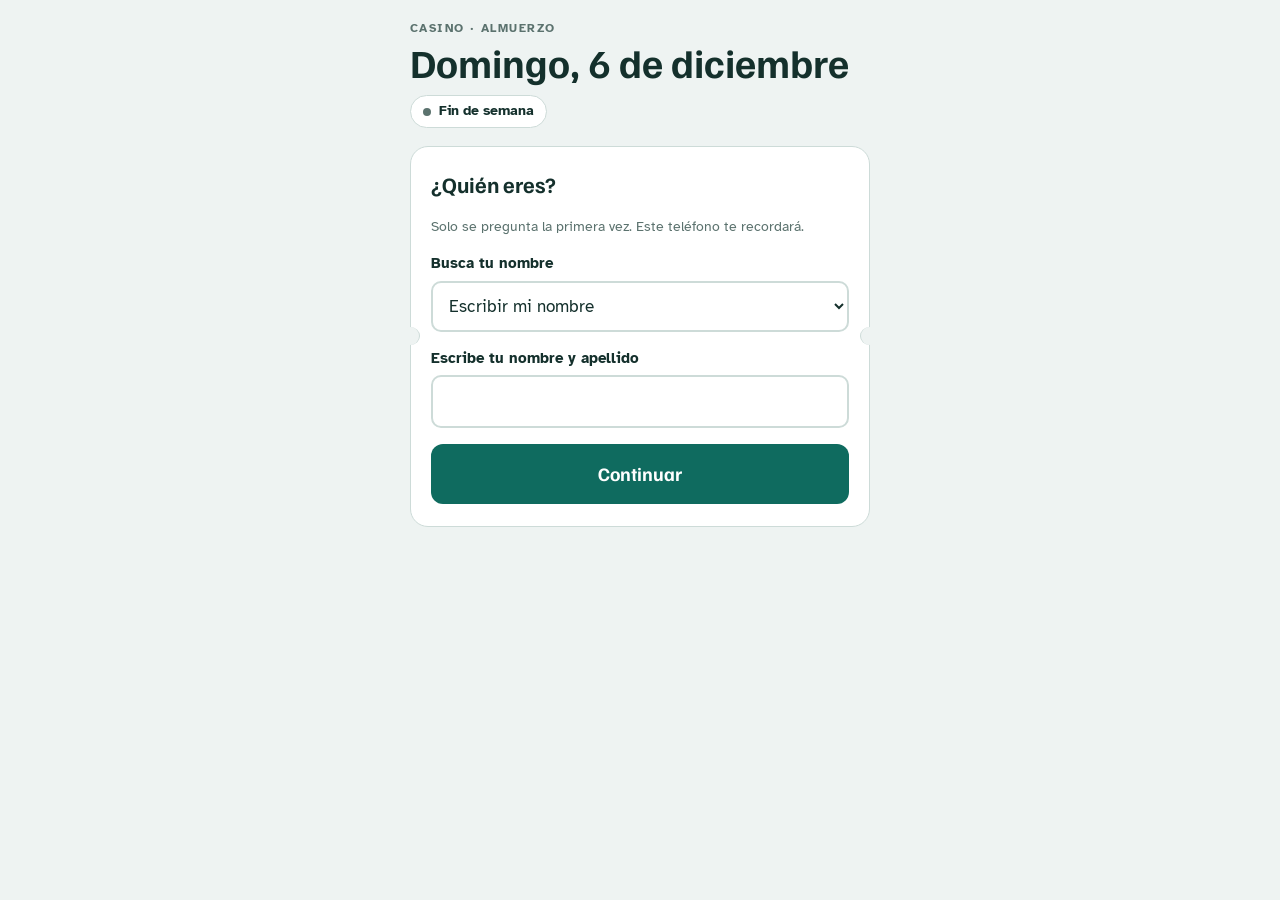
==== index.html @ 98142a84 "Add files via upload" ====
<!doctype html>
<html lang="es">
<head>
<meta charset="utf-8">
<meta name="viewport" content="width=device-width,initial-scale=1,viewport-fit=cover">
<title>Asistencia Casino</title>
<meta name="claude:viewport-fit-sides" content="cover">
<link rel="preconnect" href="https://fonts.googleapis.com">
<link rel="stylesheet" href="https://fonts.googleapis.com/css2?family=Familjen+Grotesk:wght@500;700&family=Atkinson+Hyperlegible:wght@400;700&display=swap">
<link rel="stylesheet" href="estilos.css">
</head>
<body>
<div class="wrap">
  <div id="demo" class="demo" hidden><b>Modo demostración.</b> Los datos quedan solo en este dispositivo y los nombres son de ejemplo.</div>

  <header>
    <span class="eyebrow">Casino · Almuerzo</span>
    <h1 class="fecha" id="fecha">Hoy</h1>
    <span class="corte" id="corte"><span class="dot"></span><span id="corteTxt">Corte 10:00</span></span>
  </header>

  <!-- Paso 1: quién eres -->
  <section class="ticket vale" id="vQuien" hidden>
    <h2 class="hola">¿Quién eres?</h2>
    <p class="msg">Solo se pregunta la primera vez. Este teléfono te recordará.</p>
    <div class="campo">
      <label for="selNombre">Busca tu nombre</label>
      <select id="selNombre"></select>
    </div>
    <div class="campo" id="campoOtro" hidden>
      <label for="txtNombre">Escribe tu nombre y apellido</label>
      <input type="text" id="txtNombre" maxlength="60" autocomplete="name">
    </div>
    <button class="btn" id="btnSoyYo">Continuar</button>
  </section>

  <!-- Paso 2: anotarse -->
  <section class="ticket vale" id="vAnotar" hidden>
    <div class="hola" id="hola">Hola</div>
    <div id="formAnotar">
      <div class="opciones" role="radiogroup" aria-label="Tipo de almuerzo">
        <div class="opcion"><input type="radio" name="tipo" id="tNormal" value="Normal" checked><label for="tNormal"><b>Normal</b><span>Menú del día</span></label></div>
        <div class="opcion"><input type="radio" name="tipo" id="tHipo" value="Hipocalórico"><label for="tHipo"><b>Hipocalórico</b><span>Opción liviana</span></label></div>
      </div>
      <button class="btn" id="btnAnotar" style="margin-top:14px">Voy a almorzar</button>
    </div>
    <div id="anotado" hidden>
      <div class="estado" id="estadoBox">
        <span class="eyebrow">Anotado</span>
        <span class="big" id="estadoTipo">Normal</span>
        <span id="estadoHora" class="msg" style="color:inherit"></span>
      </div>
      <div class="fila" style="margin-top:12px">
        <button class="btn sec" id="btnCambiar">Cambiar opción</button>
        <button class="btn sec" id="btnCancelar">No voy a almorzar</button>
      </div>
    </div>
    <p id="cerrado" class="msg" hidden>Hoy no hay servicio de casino.</p>
    <p class="msg" id="msg" aria-live="polite"></p>
  </section>

  <footer>
    <button class="link" id="btnPersona" hidden>No soy yo</button>
  </footer>
</div>

<script src="comun.js"></script>
<script>
let yo = store.get('casino_nombre');

function pintarFecha(){
  $('fecha').textContent = fechaLarga(ahoraStgo().fecha, false);
  const t=ahoraStgo(), c=$('corte');
  c.classList.remove('tarde','cerrado');
  if(t.finde){ c.classList.add('cerrado'); $('corteTxt').textContent='Fin de semana'; return }
  const resto=MIN_CORTE-t.min;
  if(resto>0){ const h=Math.floor(resto/60), m=resto%60; $('corteTxt').textContent=`Corte ${CONFIG.HORA_CORTE} · faltan ${h?h+' h ':''}${m} min` }
  else { c.classList.add('tarde'); $('corteTxt').textContent=`Pasó el corte de las ${CONFIG.HORA_CORTE} · se avisa como tarde` }
}
function msg(t,err){ $('msg').textContent=t||''; $('msg').classList.toggle('err',!!err) }

async function mostrarQuien(){
  $('vQuien').hidden=false; $('vAnotar').hidden=true; $('btnPersona').hidden=true;
  const sel=$('selNombre'); sel.innerHTML='<option value="">Cargando…</option>';
  try{
    const {personas}=await api('personas');
    sel.replaceChildren(new Option('— Elige —',''), ...personas.map(n=>new Option(n,n)), new Option('No aparezco en la lista','__otro'));
  }catch(e){ sel.replaceChildren(new Option('Escribir mi nombre','__otro')) }
  sel.onchange();
}
$('selNombre').onchange=()=>{ $('campoOtro').hidden=$('selNombre').value!=='__otro' };
$('btnSoyYo').onclick=()=>{
  const v=$('selNombre').value==='__otro' ? $('txtNombre').value.trim() : $('selNombre').value;
  if(!v) return;
  yo=v; store.set('casino_nombre',v); mostrarAnotar();
};
$('btnPersona').onclick=()=>{ store.del('casino_nombre'); yo=null; mostrarQuien() };

function pintarEstado(ins){
  const t=ahoraStgo();
  $('cerrado').hidden=!t.finde || !!ins;
  $('formAnotar').hidden=!!ins || t.finde;
  $('anotado').hidden=!ins;
  if(!ins) return;
  $('estadoTipo').textContent=ins.tipo;
  $('estadoBox').classList.toggle('tarde',!!ins.tarde);
  $('estadoHora').textContent = ins.origen==='Secretaria' ? 'La secretaria te dejó anotado.'
    : ins.tarde ? `Avisaste a las ${ins.hora}, después del corte. La cocina lo verá aparte.`
    : `Avisaste a las ${ins.hora}. Estás en la lista de la cocina.`;
  (ins.tipo==='Hipocalórico'?$('tHipo'):$('tNormal')).checked=true;
}
async function mostrarAnotar(){
  $('vQuien').hidden=true; $('vAnotar').hidden=false; $('btnPersona').hidden=false;
  $('hola').textContent=`Hola, ${yo.replace(/^Ejemplo: /,'').split(' ')[0]}`;
  msg('Revisando…');
  try{ const {inscripcion}=await api('estado',{nombre:yo}); pintarEstado(inscripcion); msg('') }
  catch(e){ pintarEstado(null); msg(e.message,true) }
}
$('btnAnotar').onclick=async()=>{
  const tipo=document.querySelector('input[name=tipo]:checked').value;
  $('btnAnotar').disabled=true; msg('Guardando…');
  try{ const {inscripcion}=await api('anotar',{nombre:yo,tipo}); $('btnAnotar').textContent='Voy a almorzar'; pintarEstado(inscripcion); msg('') }
  catch(e){ msg(e.message,true) }
  $('btnAnotar').disabled=false;
};
$('btnCambiar').onclick=()=>{ $('anotado').hidden=true; $('formAnotar').hidden=false; $('btnAnotar').textContent='Guardar cambio'; msg('') };
$('btnCancelar').onclick=async()=>{
  msg('Quitando…');
  try{ await api('cancelar',{nombre:yo}); pintarEstado(null); msg('Listo, no estás en la lista de hoy.') }
  catch(e){ msg(e.message,true) }
};

$('demo').hidden=!DEMO;
pintarFecha(); setInterval(pintarFecha,30000);
yo ? mostrarAnotar() : mostrarQuien();
</script>
</body>
</html>
---- estilos.css ----
/* Asistencia Casino — estilos compartidos (app y administración)
   Layout: una columna tipo "vale de casino"; la administración se ensancha para la tabla */
:root{
  --bg:#eef3f2; --card:#ffffff; --fg:#14302c; --muted:#5b726e; --line:#cddbd8;
  --accent:#0f6b5f; --accent-fg:#ffffff; --mustard:#e2a21b; --mustard-soft:#fbefd2;
  --ok:#1f7a3a; --warn:#a35a00; --danger:#b3261e;
  --display:"Familjen Grotesk","Helvetica Neue",Arial,sans-serif;
  --body:"Atkinson Hyperlegible",system-ui,-apple-system,sans-serif;
}
@media (prefers-color-scheme: dark){:root:not([data-theme="light"]){
  --bg:#0f1b1a; --card:#16282a; --fg:#e4efed; --muted:#93aaa6; --line:#294240;
  --accent:#4cc3ae; --accent-fg:#06201c; --mustard:#f0b93c; --mustard-soft:#3a3018;
  --ok:#6fd38a; --warn:#f0b05a; --danger:#ff8a80; color-scheme:dark}}
:root[data-theme="dark"]{
  --bg:#0f1b1a; --card:#16282a; --fg:#e4efed; --muted:#93aaa6; --line:#294240;
  --accent:#4cc3ae; --accent-fg:#06201c; --mustard:#f0b93c; --mustard-soft:#3a3018;
  --ok:#6fd38a; --warn:#f0b05a; --danger:#ff8a80; color-scheme:dark}

[hidden]{display:none!important}
*{box-sizing:border-box}
html,body{min-height:100%}
body{margin:0;background:var(--bg);color:var(--fg);font-family:var(--body);font-size:17px;line-height:1.45;
  padding-left:max(16px,env(safe-area-inset-left,0px));padding-right:max(16px,env(safe-area-inset-right,0px));padding-block:20px 40px}
.wrap{max-width:460px;margin:0 auto;display:flex;flex-direction:column;gap:18px}
.wrap.ancho{max-width:860px}
h1,h2,.big{font-family:var(--display);text-wrap:balance;margin:0}
h2{font-size:20px}
.eyebrow{font-size:12px;letter-spacing:.12em;text-transform:uppercase;color:var(--muted);font-weight:700}
.demo{background:var(--mustard-soft);border:1px dashed var(--mustard);border-radius:10px;padding:8px 12px;font-size:14px}
header{display:flex;flex-direction:column;gap:4px}
.fecha{font-size:clamp(28px,7vw,40px);line-height:1.05;font-weight:700}
.fecha::first-letter{text-transform:uppercase}
.corte{display:inline-flex;align-items:center;gap:8px;align-self:flex-start;margin-top:8px;font-size:14px;font-weight:700;
  padding:5px 12px;border-radius:999px;background:var(--card);border:1px solid var(--line)}
.corte .dot{width:8px;height:8px;border-radius:50%;background:var(--ok)}
.corte.tarde .dot{background:var(--warn)}
.corte.cerrado .dot{background:var(--muted)}

.ticket{background:var(--card);border-radius:18px;padding:22px 20px;display:flex;flex-direction:column;gap:16px;border:1px solid var(--line);position:relative}
.ticket.vale::before,.ticket.vale::after{content:"";position:absolute;top:50%;width:18px;height:18px;border-radius:50%;background:var(--bg);transform:translateY(-50%)}
.ticket.vale::before{left:-10px;border-right:1px solid var(--line)}
.ticket.vale::after{right:-10px;border-left:1px solid var(--line)}
.hola{font-size:22px;font-weight:700}

.opciones{display:grid;grid-template-columns:1fr 1fr;gap:10px}
.opcion{position:relative}
.opcion input{position:absolute;opacity:0;inset:0}
.opcion label{display:flex;flex-direction:column;gap:2px;padding:14px;border-radius:12px;border:2px solid var(--line);cursor:pointer;min-height:84px}
.opcion label b{font-family:var(--display);font-size:19px}
.opcion label span{font-size:13px;color:var(--muted)}
.opcion.compacta label{min-height:0;padding:10px 12px}
.opcion input:checked+label{border-color:var(--accent);background:color-mix(in srgb,var(--accent) 10%,var(--card))}
.opcion input:focus-visible+label{outline:3px solid var(--mustard);outline-offset:2px}

button{font:inherit;cursor:pointer}
.btn{width:100%;border:0;border-radius:12px;padding:16px;font-family:var(--display);font-size:19px;font-weight:700;background:var(--accent);color:var(--accent-fg)}
.btn:disabled{opacity:.5;cursor:default}
.btn.sec{background:transparent;color:var(--fg);border:2px solid var(--line);font-size:16px;padding:12px}
.btn.chico{width:auto;padding:10px 16px;font-size:16px}
.link{background:none;border:0;color:var(--accent);text-decoration:underline;padding:4px;font-size:15px}
.btn:focus-visible,.link:focus-visible,select:focus-visible,input:focus-visible,.quitar:focus-visible{outline:3px solid var(--mustard);outline-offset:2px}

.estado{display:flex;flex-direction:column;gap:6px;padding:14px;border-radius:12px;background:color-mix(in srgb,var(--ok) 12%,var(--card))}
.estado .big{font-size:24px;color:var(--ok)}
.estado.tarde{background:var(--mustard-soft)}
.estado.tarde .big{color:var(--warn)}
.fila{display:flex;gap:10px;flex-wrap:wrap}
.fila>*{flex:1 1 140px}
.msg{font-size:14px;color:var(--muted);min-height:1.2em;margin:0}
.msg.err{color:var(--danger)}
.msg.ok{color:var(--ok)}
select,input[type=text],input[type=password],input[type=date]{font:inherit;width:100%;padding:12px;border-radius:10px;border:2px solid var(--line);background:var(--card);color:var(--fg)}
.campo{display:flex;flex-direction:column;gap:6px;min-width:0}
.campo label{font-weight:700;font-size:15px}
footer{display:flex;justify-content:space-between;flex-wrap:wrap;gap:8px;font-size:14px;color:var(--muted)}

/* ---------- Administración ---------- */
.barra{display:flex;gap:12px;flex-wrap:wrap;align-items:end}
.barra .campo{flex:0 1 220px}
.barra .btn{flex:0 0 auto;width:auto}
.barra .empuje{margin-left:auto}
.totales{display:grid;grid-template-columns:repeat(3,1fr);gap:10px}
.tot{background:var(--card);border:1px solid var(--line);border-radius:14px;padding:12px 14px;display:flex;flex-direction:column;gap:2px}
.tot b{font-family:var(--display);font-size:clamp(28px,6vw,40px);line-height:1;font-variant-numeric:tabular-nums}
.tot span{font-size:13px;color:var(--muted)}
.tot.total{background:var(--accent);color:var(--accent-fg);border-color:var(--accent)}
.tot.total span{color:inherit;opacity:.85}
.form-agregar{display:grid;grid-template-columns:2fr 1fr;gap:12px}
.form-agregar .tipos{display:grid;grid-template-columns:1fr 1fr;gap:10px;grid-column:1/-1}
.form-agregar .acciones{grid-column:1/-1;display:flex;gap:12px;align-items:center;flex-wrap:wrap}
@media (max-width:560px){.form-agregar{grid-template-columns:1fr}}
.tabla{overflow-x:auto;background:var(--card);border:1px solid var(--line);border-radius:14px}
.tabla table{width:100%;border-collapse:collapse;font-size:15px;font-variant-numeric:tabular-nums}
.tabla th,.tabla td{padding:10px 12px;text-align:left;border-bottom:1px solid var(--line);vertical-align:middle}
.tabla th{font-size:12px;text-transform:uppercase;letter-spacing:.06em;color:var(--muted)}
.tabla tr:last-child td{border-bottom:0}
.tabla td.vacio{color:var(--muted);text-align:center;padding:20px}
.chip{display:inline-block;font-size:12px;font-weight:700;padding:2px 8px;border-radius:999px;white-space:nowrap}
.chip.N{background:color-mix(in srgb,var(--accent) 15%,var(--card));color:var(--accent)}
.chip.H{background:var(--mustard-soft);color:var(--warn)}
.chip.S{background:color-mix(in srgb,var(--fg) 8%,var(--card));color:var(--fg)}
.chip.T{background:var(--mustard-soft);color:var(--warn)}
.quitar{background:none;border:1px solid var(--line);border-radius:8px;padding:4px 10px;font-size:13px;color:var(--muted);white-space:nowrap}
.quitar.confirmar{border-color:var(--danger);color:var(--danger);font-weight:700}

/* ---------- Hoja para firmar (solo al imprimir) ---------- */
.solo-print{display:none}
@media print{
  @page{size:A4 portrait;margin:12mm 12mm 14mm}
  :root,html,body{background:#fff!important;color:#000!important}
  body{padding:0!important;font-size:11pt}
  body>*:not(#hoja){display:none!important}
  #hoja{display:block!important;padding-right:1px}
  #hoja table{width:100%;border-collapse:collapse;font-family:var(--body);font-variant-numeric:tabular-nums}
  #hoja thead{display:table-header-group}      /* encabezado repetido en cada página */
  #hoja tr{break-inside:avoid;page-break-inside:avoid}
  #hoja th,#hoja td{border:1px solid #000;padding:5px 6px;text-align:left;vertical-align:middle;color:#000}
  #hoja .titulo th{border:0;padding:0 0 6px;font-weight:400}
  #hoja .titulo .t{font-family:var(--display);font-size:15pt;font-weight:700}
  #hoja .titulo .d{display:flex;justify-content:space-between;gap:12px;font-size:10pt;margin-top:2px}
  #hoja .titulo .d b::first-letter{text-transform:uppercase}
  #hoja .cols th{font-size:8.5pt;text-transform:uppercase;letter-spacing:.04em;background:#eee}
  #hoja td{height:9.5mm}
  #hoja .n{width:9mm;text-align:center}
  #hoja .cc{width:24mm}
  #hoja .m{width:26mm}
  #hoja .f{width:52mm}
}
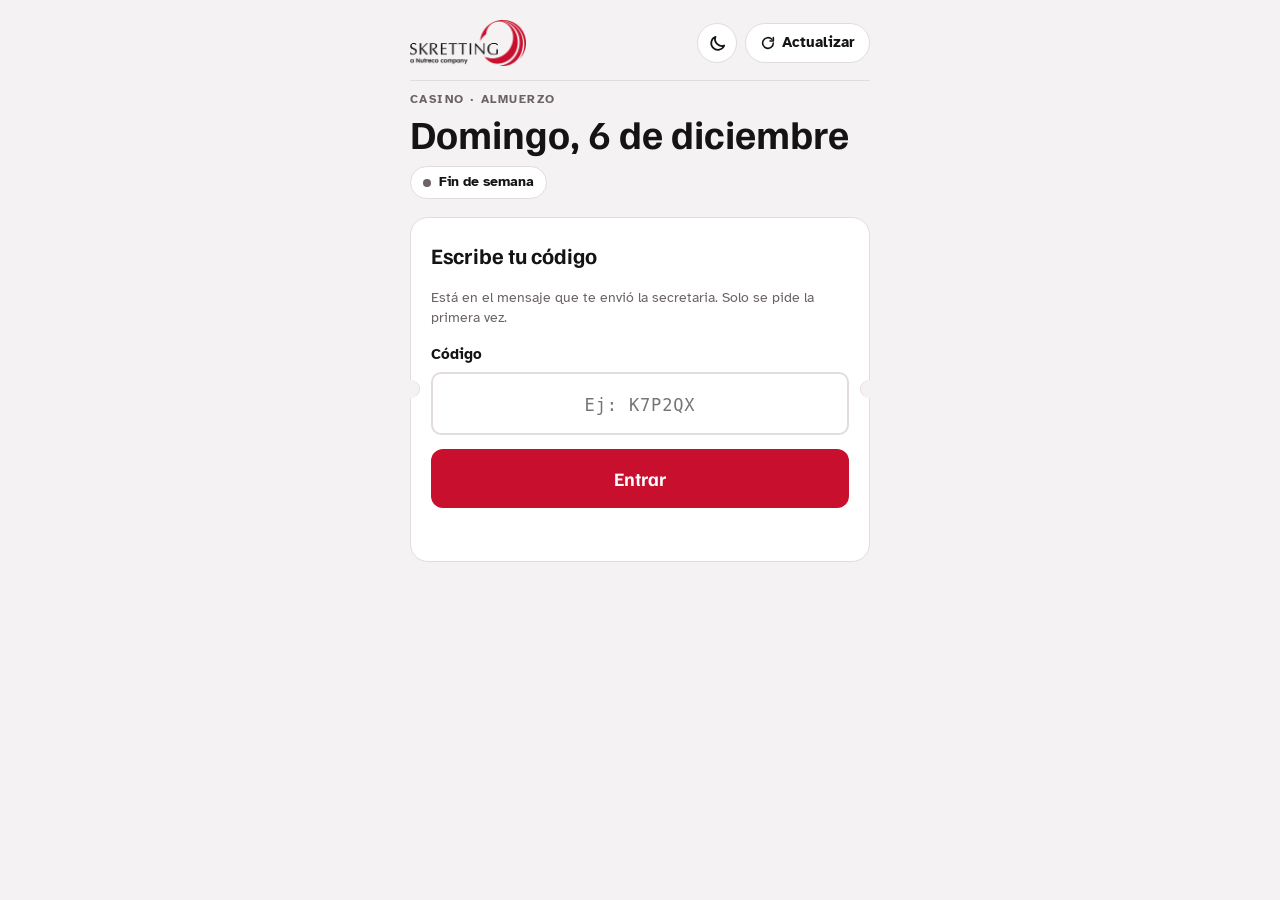
==== commit 5093219a: "Add files via upload" ====
--- a/index.html
+++ b/index.html
@@ -7,34 +7,42 @@
 <meta name="claude:viewport-fit-sides" content="cover">
 <link rel="preconnect" href="https://fonts.googleapis.com">
 <link rel="stylesheet" href="https://fonts.googleapis.com/css2?family=Familjen+Grotesk:wght@500;700&family=Atkinson+Hyperlegible:wght@400;700&display=swap">
+<script>try{var t=localStorage.getItem('casino_tema');if(t)document.documentElement.setAttribute('data-theme',t)}catch(e){}</script>
 <link rel="stylesheet" href="estilos.css">
 </head>
 <body>
 <div class="wrap">
-  <div id="demo" class="demo" hidden><b>Modo demostración.</b> Los datos quedan solo en este dispositivo y los nombres son de ejemplo.</div>
+  <div id="demo" class="demo" hidden><b>Modo demostración.</b> Prueba con el código <b>K7P2QX</b>. Los datos quedan solo en este dispositivo.</div>
 
   <header>
+    <div class="marca">
+      <img class="logo claro" src="logo.png" alt="Skretting" width="480" height="190">
+      <img class="logo oscuro" src="logo-oscuro.png" alt="Skretting" width="480" height="190">
+      <div class="marca-acciones">
+        <button class="tema" id="btnTema" type="button" aria-label="Cambiar entre modo claro y oscuro" title="Modo claro / oscuro"><svg class="ico-luna" viewBox="0 0 24 24" fill="none" stroke="currentColor" stroke-width="2.2" stroke-linecap="round" stroke-linejoin="round" aria-hidden="true"><path d="M20.5 14.5A8.5 8.5 0 0 1 9.5 3.5a8.5 8.5 0 1 0 11 11Z"/></svg><svg class="ico-sol" viewBox="0 0 24 24" fill="none" stroke="currentColor" stroke-width="2.2" stroke-linecap="round" aria-hidden="true"><circle cx="12" cy="12" r="4.2"/><path d="M12 2.5v2.2M12 19.3v2.2M2.5 12h2.2M19.3 12h2.2M5.3 5.3l1.6 1.6M17.1 17.1l1.6 1.6M5.3 18.7l1.6-1.6M17.1 6.9l1.6-1.6"/></svg></button>
+        <button class="refrescar" id="btnRefrescar" type="button"><svg viewBox="0 0 24 24" fill="none" stroke="currentColor" stroke-width="2.4" stroke-linecap="round" stroke-linejoin="round" aria-hidden="true"><path d="M20 12a8 8 0 1 1-2.34-5.66"/><path d="M20 4v5h-5"/></svg>Actualizar</button>
+      </div>
+    </div>
     <span class="eyebrow">Casino · Almuerzo</span>
     <h1 class="fecha" id="fecha">Hoy</h1>
     <span class="corte" id="corte"><span class="dot"></span><span id="corteTxt">Corte 10:00</span></span>
   </header>
 
-  <!-- Paso 1: quién eres -->
-  <section class="ticket vale" id="vQuien" hidden>
-    <h2 class="hola">¿Quién eres?</h2>
-    <p class="msg">Solo se pregunta la primera vez. Este teléfono te recordará.</p>
-    <div class="campo">
-      <label for="selNombre">Busca tu nombre</label>
-      <select id="selNombre"></select>
-    </div>
-    <div class="campo" id="campoOtro" hidden>
-      <label for="txtNombre">Escribe tu nombre y apellido</label>
-      <input type="text" id="txtNombre" maxlength="60" autocomplete="name">
-    </div>
-    <button class="btn" id="btnSoyYo">Continuar</button>
+  <!-- Primera vez: código -->
+  <section class="ticket vale" id="vCodigo" hidden>
+    <h2 class="hola">Escribe tu código</h2>
+    <p class="msg">Está en el mensaje que te envió la secretaria. Solo se pide la primera vez.</p>
+    <form id="formCodigo" class="campo" style="gap:14px">
+      <div class="campo">
+        <label for="txtCodigo">Código</label>
+        <input type="text" id="txtCodigo" class="codigo" maxlength="12" autocomplete="one-time-code" autocapitalize="characters" autocorrect="off" spellcheck="false" placeholder="Ej: K7P2QX">
+      </div>
+      <button class="btn" type="submit" id="btnEntrar">Entrar</button>
+      <p class="msg" id="msgCodigo" aria-live="polite"></p>
+    </form>
   </section>
 
-  <!-- Paso 2: anotarse -->
+  <!-- Anotarse -->
   <section class="ticket vale" id="vAnotar" hidden>
     <div class="hola" id="hola">Hola</div>
     <div id="formAnotar">
@@ -64,9 +72,10 @@
   </footer>
 </div>
 
-<script src="comun.js"></script>
+<script src="comun.js" charset="utf-8"></script>
 <script>
-let yo = store.get('casino_nombre');
+let codigo = store.get('casino_codigo');
+store.del('casino_nombre');                        // dato de la versión anterior
 
 function pintarFecha(){
   $('fecha').textContent = fechaLarga(ahoraStgo().fecha, false);
@@ -78,30 +87,40 @@
   else { c.classList.add('tarde'); $('corteTxt').textContent=`Pasó el corte de las ${CONFIG.HORA_CORTE} · se avisa como tarde` }
 }
 function msg(t,err){ $('msg').textContent=t||''; $('msg').classList.toggle('err',!!err) }
+function msgCodigo(t,err){ $('msgCodigo').textContent=t||''; $('msgCodigo').classList.toggle('err',!!err) }
+const primerNombre = n => n.replace(/^Ejemplo: /,'').split(' ')[0];
 
-async function mostrarQuien(){
-  $('vQuien').hidden=false; $('vAnotar').hidden=true; $('btnPersona').hidden=true;
-  const sel=$('selNombre'); sel.innerHTML='<option value="">Cargando…</option>';
+/* ---------- Código ---------- */
+function mostrarCodigo(aviso){
+  codigo=null; store.del('casino_codigo'); store.del('casino_saludo');
+  $('vCodigo').hidden=false; $('vAnotar').hidden=true; $('btnPersona').hidden=true;
+  msgCodigo(aviso||'', !!aviso);
+}
+async function entrar(c){
+  c=normCodigo(c);
+  if(c.length<4){ msgCodigo('Revisa el código: son 6 letras y números.',true); return }
+  $('btnEntrar').disabled=true; msgCodigo('Revisando…');
   try{
-    const {personas}=await api('personas');
-    sel.replaceChildren(new Option('— Elige —',''), ...personas.map(n=>new Option(n,n)), new Option('No aparezco en la lista','__otro'));
-  }catch(e){ sel.replaceChildren(new Option('Escribir mi nombre','__otro')) }
-  sel.onchange();
+    const r=await api('entrar',{codigo:c});
+    codigo=c; store.set('casino_codigo',c); store.set('casino_saludo',r.nombre);
+    $('txtCodigo').value=''; mostrarAnotar(r.nombre);
+  }catch(e){ mostrarCodigo(e.message) }
+  $('btnEntrar').disabled=false;
 }
-$('selNombre').onchange=()=>{ $('campoOtro').hidden=$('selNombre').value!=='__otro' };
-$('btnSoyYo').onclick=()=>{
-  const v=$('selNombre').value==='__otro' ? $('txtNombre').value.trim() : $('selNombre').value;
-  if(!v) return;
-  yo=v; store.set('casino_nombre',v); mostrarAnotar();
-};
-$('btnPersona').onclick=()=>{ store.del('casino_nombre'); yo=null; mostrarQuien() };
+$('formCodigo').onsubmit=e=>{ e.preventDefault(); entrar($('txtCodigo').value) };
+$('btnPersona').onclick=()=>mostrarCodigo();
 
+/* ---------- Anotarse ---------- */
+function siCodigoInvalido(e){
+  if(e.codigo){ mostrarCodigo('Tu código cambió o ya no es válido. Escribe el nuevo que te envió la secretaria.'); return true }
+  return false;
+}
 function pintarEstado(ins){
   const t=ahoraStgo();
   $('cerrado').hidden=!t.finde || !!ins;
   $('formAnotar').hidden=!!ins || t.finde;
   $('anotado').hidden=!ins;
-  if(!ins) return;
+  if(!ins){ $('btnAnotar').textContent='Voy a almorzar'; return }
   $('estadoTipo').textContent=ins.tipo;
   $('estadoBox').classList.toggle('tarde',!!ins.tarde);
   $('estadoHora').textContent = ins.origen==='Secretaria' ? 'La secretaria te dejó anotado.'
@@ -109,30 +128,64 @@
     : `Avisaste a las ${ins.hora}. Estás en la lista de la cocina.`;
   (ins.tipo==='Hipocalórico'?$('tHipo'):$('tNormal')).checked=true;
 }
-async function mostrarAnotar(){
-  $('vQuien').hidden=true; $('vAnotar').hidden=false; $('btnPersona').hidden=false;
-  $('hola').textContent=`Hola, ${yo.replace(/^Ejemplo: /,'').split(' ')[0]}`;
+async function mostrarAnotar(nombre){
+  $('vCodigo').hidden=true; $('vAnotar').hidden=false; $('btnPersona').hidden=false;
+  if(nombre) $('hola').textContent=`Hola, ${primerNombre(nombre)}`;
   msg('Revisando…');
-  try{ const {inscripcion}=await api('estado',{nombre:yo}); pintarEstado(inscripcion); msg('') }
-  catch(e){ pintarEstado(null); msg(e.message,true) }
+  try{
+    const r=await api('estado',{codigo});
+    store.set('casino_saludo',r.nombre); $('hola').textContent=`Hola, ${primerNombre(r.nombre)}`;
+    pintarEstado(r.inscripcion); msg('');
+  }catch(e){ if(!siCodigoInvalido(e)){ pintarEstado(null); msg(e.message,true) } }
 }
 $('btnAnotar').onclick=async()=>{
   const tipo=document.querySelector('input[name=tipo]:checked').value;
   $('btnAnotar').disabled=true; msg('Guardando…');
-  try{ const {inscripcion}=await api('anotar',{nombre:yo,tipo}); $('btnAnotar').textContent='Voy a almorzar'; pintarEstado(inscripcion); msg('') }
-  catch(e){ msg(e.message,true) }
+  try{ const {inscripcion}=await api('anotar',{codigo,tipo}); $('btnAnotar').textContent='Voy a almorzar'; pintarEstado(inscripcion); msg('') }
+  catch(e){ if(!siCodigoInvalido(e)) msg(e.message,true) }
   $('btnAnotar').disabled=false;
 };
 $('btnCambiar').onclick=()=>{ $('anotado').hidden=true; $('formAnotar').hidden=false; $('btnAnotar').textContent='Guardar cambio'; msg('') };
 $('btnCancelar').onclick=async()=>{
   msg('Quitando…');
-  try{ await api('cancelar',{nombre:yo}); pintarEstado(null); msg('Listo, no estás en la lista de hoy.') }
-  catch(e){ msg(e.message,true) }
+  try{ await api('cancelar',{codigo}); pintarEstado(null); msg('Listo, no estás en la lista de hoy.') }
+  catch(e){ if(!siCodigoInvalido(e)) msg(e.message,true) }
 };
 
+/* ---------- Inicio ---------- */
 $('demo').hidden=!DEMO;
-pintarFecha(); setInterval(pintarFecha,30000);
-yo ? mostrarAnotar() : mostrarQuien();
+pintarFecha();
+
+/* ---------- Actualizar ----------
+   Si la pestaña quedó abierta desde ayer, al volver a mirarla o al cambiar el día
+   se recarga sola. El botón hace lo mismo a pedido.                               */
+let diaMostrado=ahoraStgo().fecha, ultimaCarga=Date.now();
+async function refrescar(){
+  pintarFecha(); diaMostrado=ahoraStgo().fecha; ultimaCarga=Date.now();
+  if(codigo) await mostrarAnotar(store.get('casino_saludo'));
+}
+$('btnRefrescar').onclick=async()=>{
+  const b=$('btnRefrescar'); b.disabled=true; b.classList.add('girando');
+  await refrescar();
+  b.disabled=false; b.classList.remove('girando');
+  if(codigo && !$('msg').classList.contains('err')) msg(`Actualizado a las ${ahoraStgo().hora}.`);
+};
+setInterval(()=>{ pintarFecha(); if(ahoraStgo().fecha!==diaMostrado) refrescar() },30000);
+document.addEventListener('visibilitychange',()=>{
+  if(document.visibilityState==='visible' && (ahoraStgo().fecha!==diaMostrado || Date.now()-ultimaCarga>60000)) refrescar();
+});
+window.addEventListener('pageshow',e=>{ if(e.persisted) refrescar() });   // volver con "atrás" en el teléfono
+
+// El link del mensaje trae el código (…/?c=K7P2QX): se usa y se borra de la barra de direcciones
+const deLink = new URLSearchParams(location.search).get('c');
+if(deLink){
+  try{ history.replaceState(null,'',location.pathname) }catch(e){}
+  $('vCodigo').hidden=false; entrar(deLink);
+} else if(codigo){
+  mostrarAnotar(store.get('casino_saludo'));
+} else {
+  mostrarCodigo();
+}
 </script>
 </body>
 </html>
--- a/estilos.css
+++ b/estilos.css
@@ -1,19 +1,19 @@
 /* Asistencia Casino — estilos compartidos (app y administración)
    Layout: una columna tipo "vale de casino"; la administración se ensancha para la tabla */
 :root{
-  --bg:#eef3f2; --card:#ffffff; --fg:#14302c; --muted:#5b726e; --line:#cddbd8;
-  --accent:#0f6b5f; --accent-fg:#ffffff; --mustard:#e2a21b; --mustard-soft:#fbefd2;
-  --ok:#1f7a3a; --warn:#a35a00; --danger:#b3261e;
+  --bg:#f4f2f2; --card:#ffffff; --fg:#161314; --muted:#6b6264; --line:#e2dcdd;
+  --accent:#c8102e; --accent-fg:#ffffff; --accent-ink:#b00e28; --mustard:#e2a21b; --mustard-soft:#fbefd2;
+  --ok:#1f7a3a; --warn:#9a5600; --danger:#a3121f;
   --display:"Familjen Grotesk","Helvetica Neue",Arial,sans-serif;
   --body:"Atkinson Hyperlegible",system-ui,-apple-system,sans-serif;
 }
 @media (prefers-color-scheme: dark){:root:not([data-theme="light"]){
-  --bg:#0f1b1a; --card:#16282a; --fg:#e4efed; --muted:#93aaa6; --line:#294240;
-  --accent:#4cc3ae; --accent-fg:#06201c; --mustard:#f0b93c; --mustard-soft:#3a3018;
+  --bg:#151213; --card:#201b1c; --fg:#f2eeee; --muted:#a89fa1; --line:#3a3133;
+  --accent:#e0384f; --accent-fg:#ffffff; --accent-ink:#ff7d8e; --mustard:#f0b93c; --mustard-soft:#3a3018;
   --ok:#6fd38a; --warn:#f0b05a; --danger:#ff8a80; color-scheme:dark}}
 :root[data-theme="dark"]{
-  --bg:#0f1b1a; --card:#16282a; --fg:#e4efed; --muted:#93aaa6; --line:#294240;
-  --accent:#4cc3ae; --accent-fg:#06201c; --mustard:#f0b93c; --mustard-soft:#3a3018;
+  --bg:#151213; --card:#201b1c; --fg:#f2eeee; --muted:#a89fa1; --line:#3a3133;
+  --accent:#e0384f; --accent-fg:#ffffff; --accent-ink:#ff7d8e; --mustard:#f0b93c; --mustard-soft:#3a3018;
   --ok:#6fd38a; --warn:#f0b05a; --danger:#ff8a80; color-scheme:dark}
 
 [hidden]{display:none!important}
@@ -28,6 +28,29 @@
 .eyebrow{font-size:12px;letter-spacing:.12em;text-transform:uppercase;color:var(--muted);font-weight:700}
 .demo{background:var(--mustard-soft);border:1px dashed var(--mustard);border-radius:10px;padding:8px 12px;font-size:14px}
 header{display:flex;flex-direction:column;gap:4px}
+
+/* Marca y botón Actualizar */
+.marca{display:flex;align-items:center;justify-content:space-between;gap:12px;padding-bottom:14px;margin-bottom:6px;border-bottom:1px solid var(--line)}
+.logo{height:46px;width:auto;max-width:60%;display:block}
+.logo.oscuro{display:none}
+@media (prefers-color-scheme: dark){:root:not([data-theme="light"]) .logo.claro{display:none}:root:not([data-theme="light"]) .logo.oscuro{display:block}}
+:root[data-theme="dark"] .logo.claro{display:none}
+:root[data-theme="dark"] .logo.oscuro{display:block}
+.marca-acciones{display:flex;align-items:center;gap:8px}
+.tema{display:inline-flex;align-items:center;justify-content:center;width:40px;height:40px;flex:none;background:var(--card);color:var(--fg);border:1.5px solid var(--line);border-radius:50%;padding:0}
+.tema svg{width:19px;height:19px}
+.tema:hover{border-color:var(--accent)}
+.tema:focus-visible{outline:3px solid var(--mustard);outline-offset:2px}
+.tema .ico-sol{display:none}
+@media (prefers-color-scheme: dark){:root:not([data-theme="light"]) .tema .ico-sol{display:block}:root:not([data-theme="light"]) .tema .ico-luna{display:none}}
+:root[data-theme="dark"] .tema .ico-sol{display:block}
+:root[data-theme="dark"] .tema .ico-luna{display:none}
+.refrescar{display:inline-flex;align-items:center;gap:6px;background:var(--card);color:var(--fg);border:1.5px solid var(--line);border-radius:999px;padding:8px 14px;font-size:15px;font-weight:700;white-space:nowrap}
+.refrescar svg{width:16px;height:16px;flex:none}
+.refrescar:hover{border-color:var(--accent)}
+.refrescar:focus-visible{outline:3px solid var(--mustard);outline-offset:2px}
+.refrescar:disabled{opacity:.6;cursor:default}
+@media (prefers-reduced-motion:no-preference){.refrescar.girando svg{animation:girar .7s linear infinite}@keyframes girar{to{transform:rotate(360deg)}}}
 .fecha{font-size:clamp(28px,7vw,40px);line-height:1.05;font-weight:700}
 .fecha::first-letter{text-transform:uppercase}
 .corte{display:inline-flex;align-items:center;gap:8px;align-self:flex-start;margin-top:8px;font-size:14px;font-weight:700;
@@ -49,7 +72,7 @@
 .opcion label b{font-family:var(--display);font-size:19px}
 .opcion label span{font-size:13px;color:var(--muted)}
 .opcion.compacta label{min-height:0;padding:10px 12px}
-.opcion input:checked+label{border-color:var(--accent);background:color-mix(in srgb,var(--accent) 10%,var(--card))}
+.opcion input:checked+label{border-color:var(--accent);background:color-mix(in srgb,var(--accent) 8%,var(--card))}
 .opcion input:focus-visible+label{outline:3px solid var(--mustard);outline-offset:2px}
 
 button{font:inherit;cursor:pointer}
@@ -57,7 +80,7 @@
 .btn:disabled{opacity:.5;cursor:default}
 .btn.sec{background:transparent;color:var(--fg);border:2px solid var(--line);font-size:16px;padding:12px}
 .btn.chico{width:auto;padding:10px 16px;font-size:16px}
-.link{background:none;border:0;color:var(--accent);text-decoration:underline;padding:4px;font-size:15px}
+.link{background:none;border:0;color:var(--accent-ink);text-decoration:underline;padding:4px;font-size:15px}
 .btn:focus-visible,.link:focus-visible,select:focus-visible,input:focus-visible,.quitar:focus-visible{outline:3px solid var(--mustard);outline-offset:2px}
 
 .estado{display:flex;flex-direction:column;gap:6px;padding:14px;border-radius:12px;background:color-mix(in srgb,var(--ok) 12%,var(--card))}
@@ -95,8 +118,32 @@
 .tabla th{font-size:12px;text-transform:uppercase;letter-spacing:.06em;color:var(--muted)}
 .tabla tr:last-child td{border-bottom:0}
 .tabla td.vacio{color:var(--muted);text-align:center;padding:20px}
+.tabla .cod{font-family:ui-monospace,"SF Mono",Menlo,Consolas,monospace;font-weight:700;letter-spacing:.12em}
+.tabla td.der{text-align:right;white-space:nowrap}
+
+/* Campo de código (primer ingreso) */
+input.codigo{font-family:ui-monospace,"SF Mono",Menlo,Consolas,monospace;font-size:24px;font-weight:700;letter-spacing:.25em;text-transform:uppercase;text-align:center}
+input.codigo::placeholder{letter-spacing:.05em;font-weight:400;font-size:17px;text-transform:none}
+
+/* Personal y códigos (secretaria) */
+details.personal{background:var(--card);border:1px solid var(--line);border-radius:14px}
+details.personal>summary{cursor:pointer;padding:16px 18px;font-family:var(--display);font-size:20px;font-weight:700;list-style-position:inside}
+details.personal>summary span{font-family:var(--body);font-size:14px;font-weight:400;color:var(--muted);margin-left:6px}
+details.personal>summary:focus-visible{outline:3px solid var(--mustard);outline-offset:2px;border-radius:14px}
+details.personal .cuerpo{display:flex;flex-direction:column;gap:12px;padding:0 18px 18px}
+details.personal .tabla{border-radius:10px}
+.copiar{background:var(--accent);color:var(--accent-fg);border:0;border-radius:8px;padding:6px 12px;font-size:14px;font-weight:700;white-space:nowrap}
+.copiar.hecho{background:var(--ok)}
+.acc{display:inline-flex;gap:8px;align-items:center;flex-wrap:wrap;justify-content:flex-end}
+.correo{display:inline-block;border:1.5px solid var(--accent);color:var(--accent-ink);background:var(--card);border-radius:8px;padding:5px 11px;font-size:14px;font-weight:700;text-decoration:none;white-space:nowrap}
+.correo:hover{background:color-mix(in srgb,var(--accent) 8%,var(--card))}
+.correo:focus-visible{outline:3px solid var(--mustard);outline-offset:2px}
+.correo.hecho{border-color:var(--ok);color:var(--ok)}
+.correo.off{border-color:var(--line);color:var(--muted);cursor:not-allowed}
+.copiar:focus-visible{outline:3px solid var(--mustard);outline-offset:2px}
+textarea.respaldo{width:100%;min-height:110px;font:inherit;font-size:14px;padding:10px;border-radius:10px;border:2px solid var(--accent);background:var(--card);color:var(--fg)}
 .chip{display:inline-block;font-size:12px;font-weight:700;padding:2px 8px;border-radius:999px;white-space:nowrap}
-.chip.N{background:color-mix(in srgb,var(--accent) 15%,var(--card));color:var(--accent)}
+.chip.N{background:color-mix(in srgb,var(--accent) 13%,var(--card));color:var(--accent-ink)}
 .chip.H{background:var(--mustard-soft);color:var(--warn)}
 .chip.S{background:color-mix(in srgb,var(--fg) 8%,var(--card));color:var(--fg)}
 .chip.T{background:var(--mustard-soft);color:var(--warn)}
@@ -106,6 +153,7 @@
 /* ---------- Hoja para firmar (solo al imprimir) ---------- */
 .solo-print{display:none}
 @media print{
+  .marca{display:none!important}
   @page{size:A4 portrait;margin:12mm 12mm 14mm}
   :root,html,body{background:#fff!important;color:#000!important}
   body{padding:0!important;font-size:11pt}
@@ -116,7 +164,9 @@
   #hoja tr{break-inside:avoid;page-break-inside:avoid}
   #hoja th,#hoja td{border:1px solid #000;padding:5px 6px;text-align:left;vertical-align:middle;color:#000}
   #hoja .titulo th{border:0;padding:0 0 6px;font-weight:400}
+  #hoja .titulo .cab{display:flex;align-items:center;justify-content:space-between;gap:12px}
   #hoja .titulo .t{font-family:var(--display);font-size:15pt;font-weight:700}
+  #hoja .logo-print{height:11mm;width:auto;display:block}
   #hoja .titulo .d{display:flex;justify-content:space-between;gap:12px;font-size:10pt;margin-top:2px}
   #hoja .titulo .d b::first-letter{text-transform:uppercase}
   #hoja .cols th{font-size:8.5pt;text-transform:uppercase;letter-spacing:.04em;background:#eee}
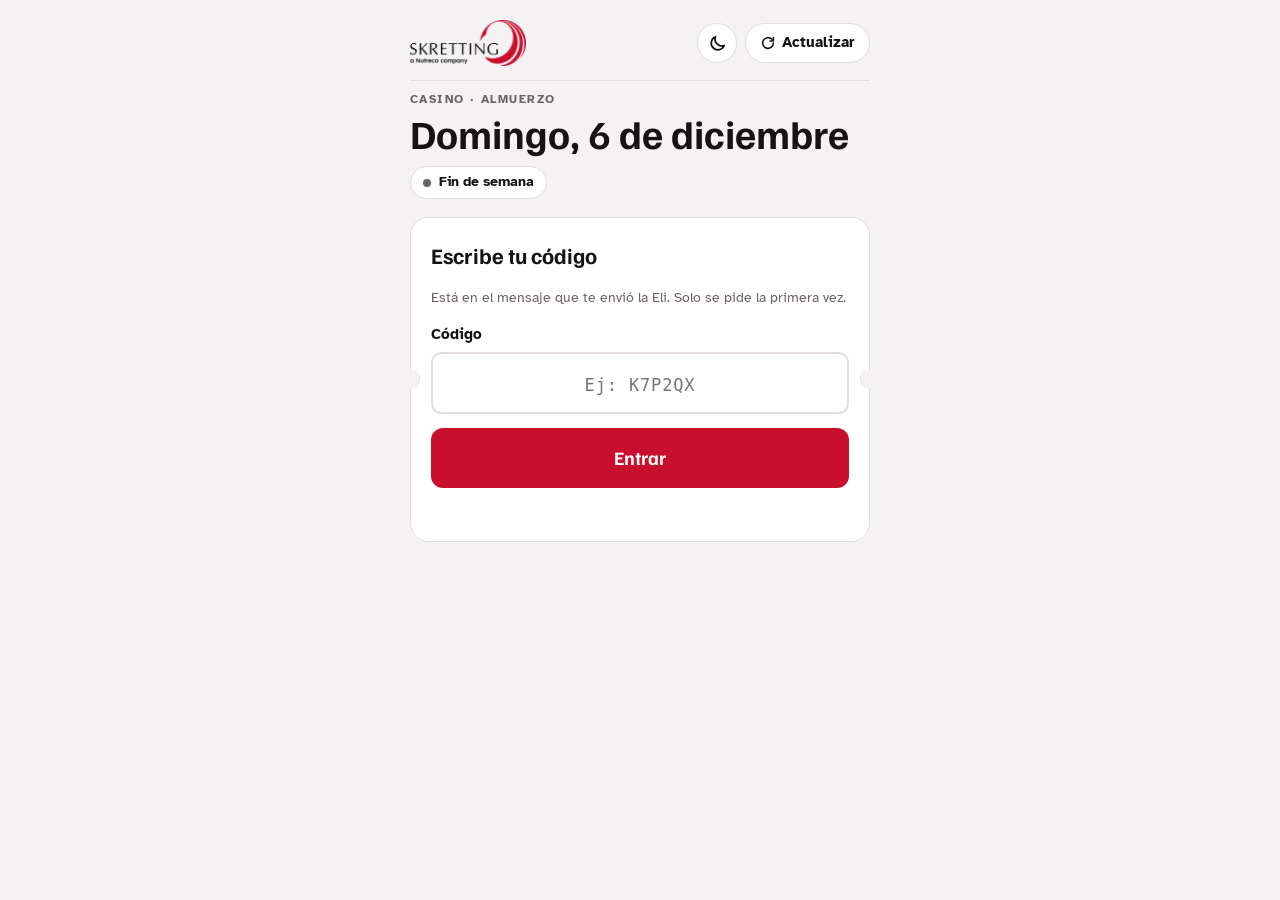
==== commit 1355964a: "Update demo mode messages and references" ====
--- a/index.html
+++ b/index.html
@@ -12,7 +12,7 @@
 </head>
 <body>
 <div class="wrap">
-  <div id="demo" class="demo" hidden><b>Modo demostración.</b> Prueba con el código <b>K7P2QX</b>. Los datos quedan solo en este dispositivo.</div>
+  <div id="demo" class="demo" hidden><b>Modo demo.</b> Prueba con el código <b>K7P2QX</b>. Los datos quedan solo en este dispositivo.</div>
 
   <header>
     <div class="marca">
@@ -25,13 +25,13 @@
     </div>
     <span class="eyebrow">Casino · Almuerzo</span>
     <h1 class="fecha" id="fecha">Hoy</h1>
-    <span class="corte" id="corte"><span class="dot"></span><span id="corteTxt">Corte 10:00</span></span>
+    <span class="corte" id="corte"><span class="dot"></span><span id="corteTxt">Corte</span></span>
   </header>
 
   <!-- Primera vez: código -->
   <section class="ticket vale" id="vCodigo" hidden>
     <h2 class="hola">Escribe tu código</h2>
-    <p class="msg">Está en el mensaje que te envió la secretaria. Solo se pide la primera vez.</p>
+    <p class="msg">Está en el mensaje que te envió la Eli. Solo se pide la primera vez.</p>
     <form id="formCodigo" class="campo" style="gap:14px">
       <div class="campo">
         <label for="txtCodigo">Código</label>
@@ -82,9 +82,9 @@
   const t=ahoraStgo(), c=$('corte');
   c.classList.remove('tarde','cerrado');
   if(t.finde){ c.classList.add('cerrado'); $('corteTxt').textContent='Fin de semana'; return }
-  const resto=MIN_CORTE-t.min;
-  if(resto>0){ const h=Math.floor(resto/60), m=resto%60; $('corteTxt').textContent=`Corte ${CONFIG.HORA_CORTE} · faltan ${h?h+' h ':''}${m} min` }
-  else { c.classList.add('tarde'); $('corteTxt').textContent=`Pasó el corte de las ${CONFIG.HORA_CORTE} · se avisa como tarde` }
+  const resto=minCorte()-t.min;
+  if(resto>0){ const h=Math.floor(resto/60), m=resto%60; $('corteTxt').textContent=`Corte ${corteActual} · faltan ${h?h+' h ':''}${m} min` }
+  else { c.classList.add('tarde'); $('corteTxt').textContent=`Pasó el corte de las ${corteActual} · se avisa como tarde` }
 }
 function msg(t,err){ $('msg').textContent=t||''; $('msg').classList.toggle('err',!!err) }
 function msgCodigo(t,err){ $('msgCodigo').textContent=t||''; $('msgCodigo').classList.toggle('err',!!err) }
@@ -101,7 +101,7 @@
   if(c.length<4){ msgCodigo('Revisa el código: son 6 letras y números.',true); return }
   $('btnEntrar').disabled=true; msgCodigo('Revisando…');
   try{
-    const r=await api('entrar',{codigo:c});
+    const r=await api('entrar',{codigo:c}); fijarCorte(r.corte); pintarFecha();
     codigo=c; store.set('casino_codigo',c); store.set('casino_saludo',r.nombre);
     $('txtCodigo').value=''; mostrarAnotar(r.nombre);
   }catch(e){ mostrarCodigo(e.message) }
@@ -112,7 +112,7 @@
 
 /* ---------- Anotarse ---------- */
 function siCodigoInvalido(e){
-  if(e.codigo){ mostrarCodigo('Tu código cambió o ya no es válido. Escribe el nuevo que te envió la secretaria.'); return true }
+  if(e.codigo){ mostrarCodigo('Tu código cambió o ya no es válido. Escribe el nuevo que te envió la Eli.'); return true }
   return false;
 }
 function pintarEstado(ins){
@@ -123,8 +123,8 @@
   if(!ins){ $('btnAnotar').textContent='Voy a almorzar'; return }
   $('estadoTipo').textContent=ins.tipo;
   $('estadoBox').classList.toggle('tarde',!!ins.tarde);
-  $('estadoHora').textContent = ins.origen==='Secretaria' ? 'La secretaria te dejó anotado.'
-    : ins.tarde ? `Avisaste a las ${ins.hora}, después del corte. La cocina lo verá aparte.`
+  $('estadoHora').textContent = ins.origen==='Secretaria' ? 'La administradora te dejó anotado.'
+    : ins.tarde ? `Avisaste a las ${ins.hora}, después del corte. La lista ya fue entregada al casino.`
     : `Avisaste a las ${ins.hora}. Estás en la lista de la cocina.`;
   (ins.tipo==='Hipocalórico'?$('tHipo'):$('tNormal')).checked=true;
 }
@@ -133,7 +133,7 @@
   if(nombre) $('hola').textContent=`Hola, ${primerNombre(nombre)}`;
   msg('Revisando…');
   try{
-    const r=await api('estado',{codigo});
+    const r=await api('estado',{codigo}); fijarCorte(r.corte); pintarFecha();
     store.set('casino_saludo',r.nombre); $('hola').textContent=`Hola, ${primerNombre(r.nombre)}`;
     pintarEstado(r.inscripcion); msg('');
   }catch(e){ if(!siCodigoInvalido(e)){ pintarEstado(null); msg(e.message,true) } }
@@ -141,7 +141,7 @@
 $('btnAnotar').onclick=async()=>{
   const tipo=document.querySelector('input[name=tipo]:checked').value;
   $('btnAnotar').disabled=true; msg('Guardando…');
-  try{ const {inscripcion}=await api('anotar',{codigo,tipo}); $('btnAnotar').textContent='Voy a almorzar'; pintarEstado(inscripcion); msg('') }
+  try{ const {inscripcion,corte}=await api('anotar',{codigo,tipo}); fijarCorte(corte); pintarFecha(); $('btnAnotar').textContent='Voy a almorzar'; pintarEstado(inscripcion); msg('') }
   catch(e){ if(!siCodigoInvalido(e)) msg(e.message,true) }
   $('btnAnotar').disabled=false;
 };
--- a/estilos.css
+++ b/estilos.css
@@ -92,7 +92,7 @@
 .msg{font-size:14px;color:var(--muted);min-height:1.2em;margin:0}
 .msg.err{color:var(--danger)}
 .msg.ok{color:var(--ok)}
-select,input[type=text],input[type=password],input[type=date]{font:inherit;width:100%;padding:12px;border-radius:10px;border:2px solid var(--line);background:var(--card);color:var(--fg)}
+select,input[type=text],input[type=password],input[type=date],input[type=time]{font:inherit;width:100%;padding:12px;border-radius:10px;border:2px solid var(--line);background:var(--card);color:var(--fg)}
 .campo{display:flex;flex-direction:column;gap:6px;min-width:0}
 .campo label{font-weight:700;font-size:15px}
 footer{display:flex;justify-content:space-between;flex-wrap:wrap;gap:8px;font-size:14px;color:var(--muted)}
@@ -134,6 +134,9 @@
 details.personal .tabla{border-radius:10px}
 .copiar{background:var(--accent);color:var(--accent-fg);border:0;border-radius:8px;padding:6px 12px;font-size:14px;font-weight:700;white-space:nowrap}
 .copiar.hecho{background:var(--ok)}
+.ajuste{display:flex;gap:12px;align-items:end;flex-wrap:wrap}
+.ajuste .campo{flex:0 1 180px}
+.ajuste .btn{flex:0 0 auto}
 .acc{display:inline-flex;gap:8px;align-items:center;flex-wrap:wrap;justify-content:flex-end}
 .correo{display:inline-block;border:1.5px solid var(--accent);color:var(--accent-ink);background:var(--card);border-radius:8px;padding:5px 11px;font-size:14px;font-weight:700;text-decoration:none;white-space:nowrap}
 .correo:hover{background:color-mix(in srgb,var(--accent) 8%,var(--card))}
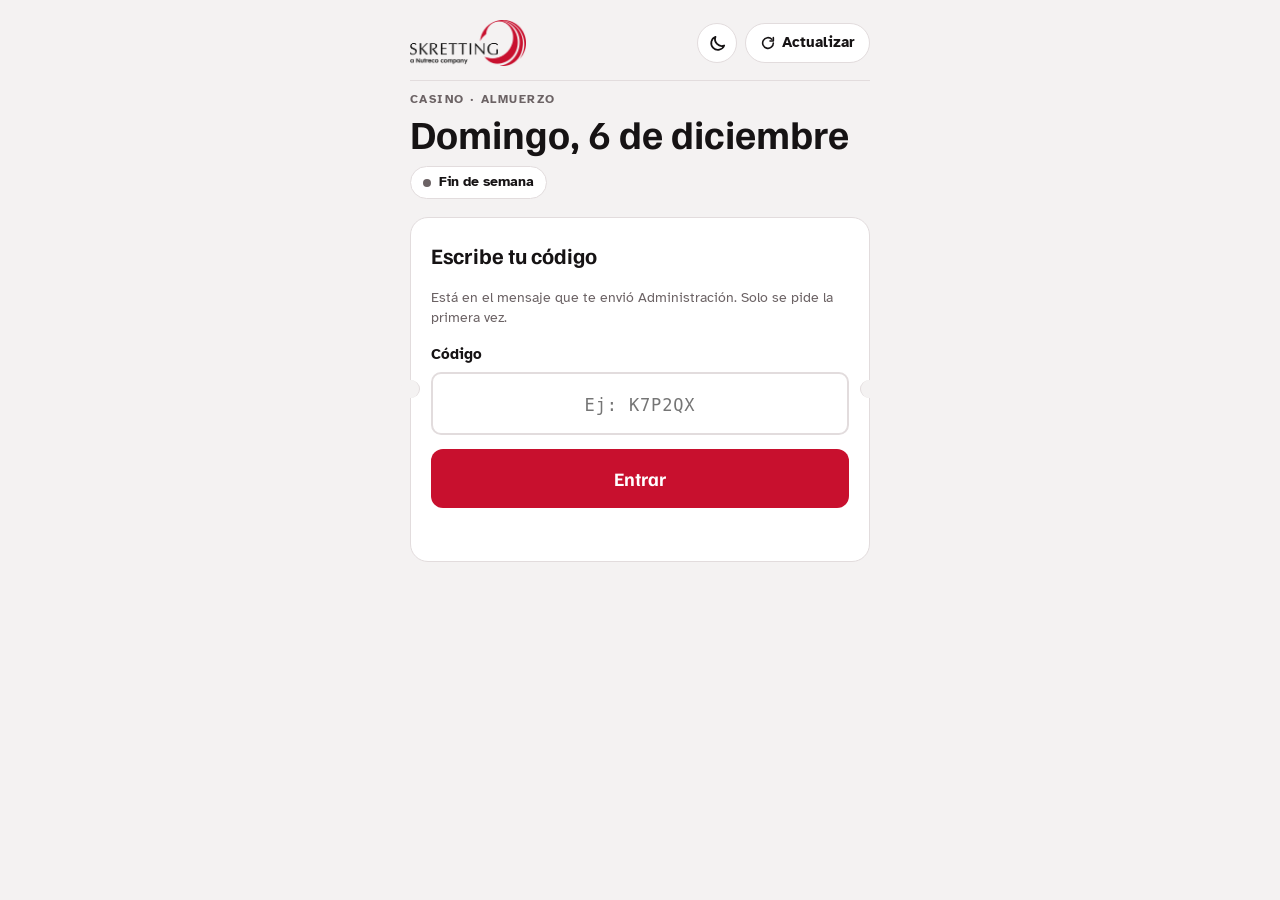
==== commit 691e79f6: "Add files via upload" ====
--- a/index.html
+++ b/index.html
@@ -12,7 +12,7 @@
 </head>
 <body>
 <div class="wrap">
-  <div id="demo" class="demo" hidden><b>Modo demo.</b> Prueba con el código <b>K7P2QX</b>. Los datos quedan solo en este dispositivo.</div>
+  <div id="demo" class="demo" hidden><b>Modo demostración.</b> Prueba con el código <b>K7P2QX</b>. Los datos quedan solo en este dispositivo.</div>
 
   <header>
     <div class="marca">
@@ -31,7 +31,7 @@
   <!-- Primera vez: código -->
   <section class="ticket vale" id="vCodigo" hidden>
     <h2 class="hola">Escribe tu código</h2>
-    <p class="msg">Está en el mensaje que te envió la Eli. Solo se pide la primera vez.</p>
+    <p class="msg">Está en el mensaje que te envió Administración. Solo se pide la primera vez.</p>
     <form id="formCodigo" class="campo" style="gap:14px">
       <div class="campo">
         <label for="txtCodigo">Código</label>
@@ -112,7 +112,7 @@
 
 /* ---------- Anotarse ---------- */
 function siCodigoInvalido(e){
-  if(e.codigo){ mostrarCodigo('Tu código cambió o ya no es válido. Escribe el nuevo que te envió la Eli.'); return true }
+  if(e.codigo){ mostrarCodigo('Tu código cambió o ya no es válido. Escribe el nuevo que te envió Administración.'); return true }
   return false;
 }
 function pintarEstado(ins){
@@ -123,8 +123,8 @@
   if(!ins){ $('btnAnotar').textContent='Voy a almorzar'; return }
   $('estadoTipo').textContent=ins.tipo;
   $('estadoBox').classList.toggle('tarde',!!ins.tarde);
-  $('estadoHora').textContent = ins.origen==='Secretaria' ? 'La administradora te dejó anotado.'
-    : ins.tarde ? `Avisaste a las ${ins.hora}, después del corte. La lista ya fue entregada al casino.`
+  $('estadoHora').textContent = ins.origen && ins.origen!=='App' ? 'Administración te dejó anotado.'
+    : ins.tarde ? `Avisaste a las ${ins.hora}, después del corte. La cocina lo verá aparte.`
     : `Avisaste a las ${ins.hora}. Estás en la lista de la cocina.`;
   (ins.tipo==='Hipocalórico'?$('tHipo'):$('tNormal')).checked=true;
 }
